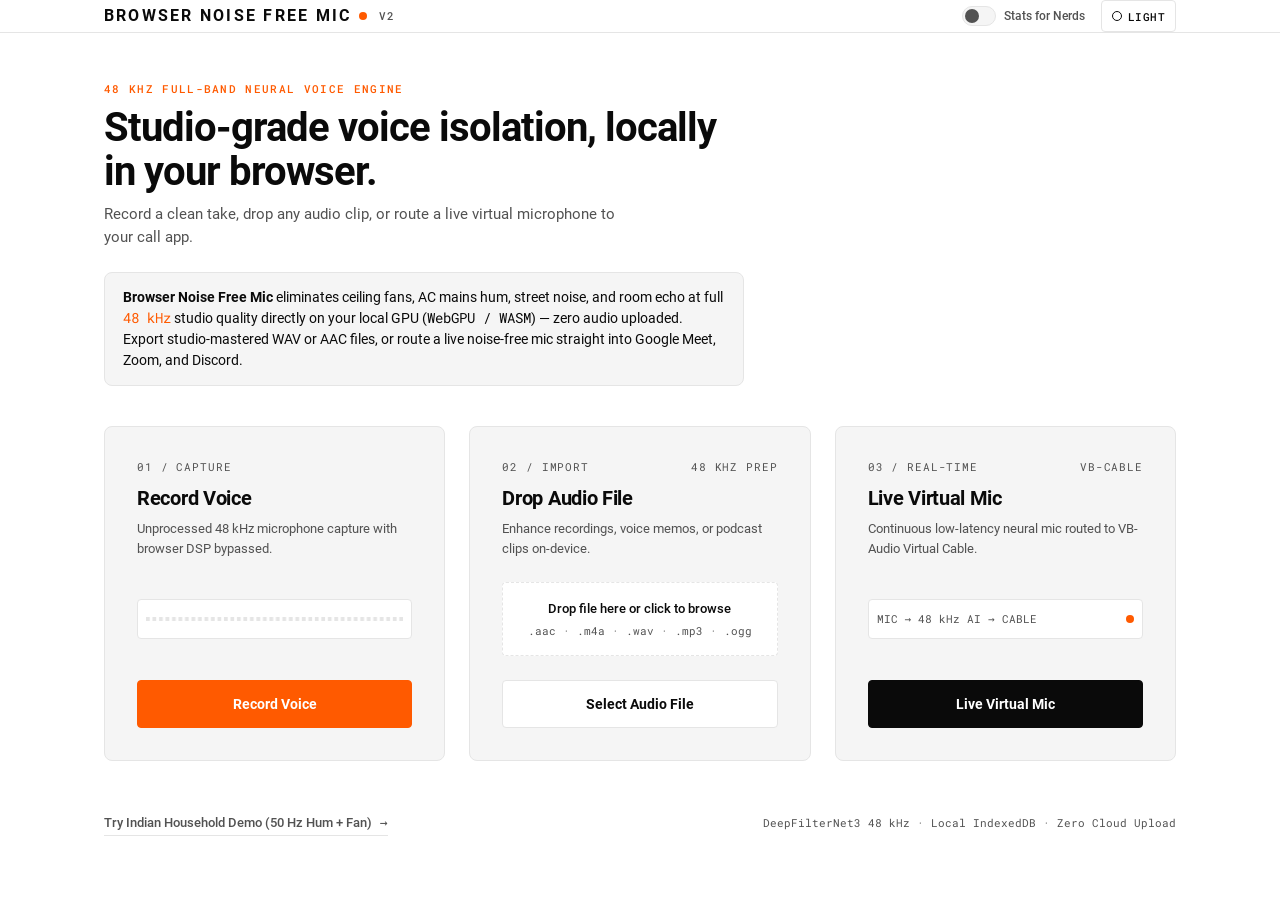
==== web/input.html @ 130104d3 "Rename app to Browser Noise Free Mic (v2.0.0) and remove Neon branding" ====
<!DOCTYPE html>
<html lang="en">
<head>
  <meta charset="UTF-8" />
  <meta name="viewport" content="width=device-width, initial-scale=1.0" />
  <title>Browser Noise Free Mic — Capture &amp; Intake</title>
  <meta name="theme-color" content="#0A0A0A" />
  <link rel="icon" type="image/svg+xml" href="./icon.svg" />
  <link rel="manifest" href="./manifest.json" />
  <link rel="stylesheet" href="./styles.css" />
  <script>
    (function () {
      const saved = localStorage.getItem('bnfm_theme');
      if (saved === 'dark') document.documentElement.setAttribute('data-theme', 'dark');
    })();
  </script>
</head>
<body>
  <header class="topbar">
    <div class="topbar-inner">
      <a href="input.html" class="brand" aria-label="Browser Noise Free Mic Home">
        <span>Browser Noise Free Mic</span>
        <span class="brand-dot" aria-hidden="true"></span>
        <span class="brand-sub">V2</span>
      </a>

      <div class="topbar-controls">
        <button id="btn-install-app" class="btn btn-sm btn-ghost hidden" type="button">Install App</button>

        <label class="switch-control" title="Show advanced telemetry drawer in Studio">
          <input id="toggle-nerds" type="checkbox" />
          <span class="switch-track"><span class="switch-thumb"></span></span>
          <span>Stats for Nerds</span>
        </label>

        <button id="btn-theme" class="theme-toggle" type="button" aria-label="Toggle Light and Dark Theme">
          <span class="theme-swatch" aria-hidden="true"></span>
          <span id="theme-label">Light</span>
        </button>
      </div>
    </div>
  </header>

  <main class="page-shell">
    <div class="hero-center">
      <section class="hero-header">
        <div class="eyebrow">48 kHz Full-Band Neural Voice Engine</div>
        <h1 class="hero-title">Studio-grade voice isolation, locally in your browser.</h1>
        <p class="hero-subtitle">Record a clean take, drop any audio clip, or route a live virtual microphone to your call app.</p>
        <div style="margin-top:16px;padding:14px 18px;border:1px solid var(--border);border-radius:8px;background:var(--surface);max-width:720px;font-size:13.5px;line-height:1.55;color:var(--text-secondary);">
          <strong style="color:var(--text-primary);font-weight:600;">Browser Noise Free Mic</strong> eliminates ceiling fans, AC mains hum, street noise, and room echo at full <span class="mono" style="color:var(--accent);">48 kHz</span> studio quality directly on your local GPU (<span class="mono">WebGPU / WASM</span>) — zero audio uploaded. Export studio-mastered WAV or AAC files, or route a live noise-free mic straight into Google Meet, Zoom, and Discord.
        </div>
      </section>

      <section class="action-grid" aria-label="Primary Audio Inputs">
        <!-- Action 1: Record Voice -->
        <article id="card-record" class="action-card">
          <div>
            <div class="card-index">
              <span>01 / CAPTURE</span>
              <span id="rec-badge" class="rec-indicator hidden">
                <span class="rec-dot"></span>
                <span id="rec-timer">00:00</span>
              </span>
            </div>
            <h2 class="card-title">Record Voice</h2>
            <p class="card-desc">Unprocessed 48 kHz microphone capture with browser DSP bypassed.</p>
          </div>

          <div class="live-meter-wrap" aria-hidden="true">
            <canvas id="live-wave-canvas" class="live-meter-canvas" width="280" height="28"></canvas>
          </div>

          <button id="btn-record" class="btn btn-accent btn-lg" type="button">Record Voice</button>
        </article>

        <!-- Action 2: Drop Audio File -->
        <article id="drop-zone" class="action-card">
          <div>
            <div class="card-index">
              <span>02 / IMPORT</span>
              <span class="mono">48 KHZ PREP</span>
            </div>
            <h2 class="card-title">Drop Audio File</h2>
            <p class="card-desc">Enhance recordings, voice memos, or podcast clips on-device.</p>
          </div>

          <div id="drop-zone-trigger" class="drop-zone-box" role="button" tabindex="0" aria-label="Drop or select an audio file">
            <div style="font-size:13px;font-weight:500;">Drop file here or click to browse</div>
            <div class="drop-zone-formats">.aac · .m4a · .wav · .mp3 · .ogg</div>
          </div>

          <input
            id="file-input"
            class="sr-only"
            type="file"
            accept=".aac,.m4a,.wav,.mp3,.ogg,audio/aac,audio/mp4"
          />

          <button id="btn-browse" class="btn btn-lg" type="button">Select Audio File</button>
        </article>

        <!-- Action 3: Live Virtual Mic -->
        <article class="action-card">
          <div>
            <div class="card-index">
              <span>03 / REAL-TIME</span>
              <span class="mono">VB-CABLE</span>
            </div>
            <h2 class="card-title">Live Virtual Mic</h2>
            <p class="card-desc">Continuous low-latency neural mic routed to VB-Audio Virtual Cable.</p>
          </div>

          <div class="live-meter-wrap" style="justify-content:space-between;">
            <span class="mono" style="font-size:11px;color:var(--text-muted);">MIC &rarr; 48 kHz AI &rarr; CABLE</span>
            <span class="brand-dot"></span>
          </div>

          <button id="btn-continuous" class="btn btn-solid btn-lg" type="button">Live Virtual Mic</button>
        </article>
      </section>

      <div class="demo-row">
        <button id="btn-demo-indian" class="text-trigger" type="button">
          <span>Try Indian Household Demo (50 Hz Hum + Fan)</span>
          <span class="mono" aria-hidden="true">&rarr;</span>
        </button>
        <span class="spec-footnote">DeepFilterNet3 48 kHz · Local IndexedDB · Zero Cloud Upload</span>
      </div>

      <!-- Compact Local Recent Takes Strip (hidden when empty) -->
      <section id="recent-takes-section" class="recent-strip hidden" aria-label="Recent Local Takes">
        <div class="recent-header">
          <span class="section-label">Recent Takes (Local Storage)</span>
          <span id="recent-count" class="mono" style="font-size:11px;color:var(--text-muted);">0 / 5</span>
        </div>
        <div id="recent-takes-list" class="recent-list"></div>
      </section>
    </div>
  </main>

  <div id="toast" class="toast" role="status" aria-live="polite"></div>

  <script type="module">
    // Graceful dynamic import of sibling modules (appStore.js & audioEngine.js)
    const loadModule = async (path) => {
      try {
        return await import(path);
      } catch {
        return null;
      }
    };

    const [storeMod, engineMod] = await Promise.all([
      loadModule('./appStore.js'),
      loadModule('./audioEngine.js?v=2.2')
    ]);

    const externalStore = storeMod?.default || storeMod?.appStore || storeMod || window.BNFMStore || null;
    const externalEngine = window.BNFMAudioEngine || engineMod?.default || engineMod?.audioEngine || window.AudioEngine || null;

    // ------------------------------------------------------------------
    // Built-in IndexedDB (BNFM_DB) fallback adapter
    // ------------------------------------------------------------------
    const DB_NAME = 'BNFM_DB';
    const DB_VERSION = 1;
    const STORE_TAKES = 'takes';
    const STORE_STATE = 'session';

    function openLocalDB() {
      return new Promise((resolve, reject) => {
        const req = indexedDB.open(DB_NAME, DB_VERSION);
        req.onupgradeneeded = (e) => {
          const db = e.target.result;
          if (!db.objectStoreNames.contains(STORE_TAKES)) {
            db.createObjectStore(STORE_TAKES, { keyPath: 'id' });
          }
          if (!db.objectStoreNames.contains(STORE_STATE)) {
            db.createObjectStore(STORE_STATE, { keyPath: 'key' });
          }
        };
        req.onsuccess = () => resolve(req.result);
        req.onerror = () => reject(req.error);
      });
    }

    async function saveTakeToDB(take) {
      if (externalStore && typeof externalStore.saveTake === 'function') {
        try {
          const res = await externalStore.saveTake(take);
          if (res) return res;
        } catch {}
      }
      const db = await openLocalDB();
      await new Promise((resolve, reject) => {
        const tx = db.transaction([STORE_TAKES, STORE_STATE], 'readwrite');
        tx.objectStore(STORE_TAKES).put(take);
        tx.objectStore(STORE_STATE).put({ key: 'activeTakeId', value: take.id });
        tx.objectStore(STORE_STATE).put({ key: 'mode', value: 'file' });
        tx.oncomplete = resolve;
        tx.onerror = () => reject(tx.error);
      });
      // Trim to most recent 5 takes
      const all = await getRecentTakesFromDB();
      if (all.length > 5) {
        const tx = db.transaction(STORE_TAKES, 'readwrite');
        all.slice(5).forEach((old) => tx.objectStore(STORE_TAKES).delete(old.id));
      }
      return take.id;
    }

    async function getRecentTakesFromDB() {
      if (externalStore && typeof externalStore.getRecentTakes === 'function') {
        try {
          const items = await externalStore.getRecentTakes(5);
          if (Array.isArray(items)) return items.slice(0, 5);
        } catch {}
      }
      try {
        const db = await openLocalDB();
        return await new Promise((resolve) => {
          const tx = db.transaction(STORE_TAKES, 'readonly');
          const req = tx.objectStore(STORE_TAKES).getAll();
          req.onsuccess = () => {
            const list = (req.result || []).sort((a, b) => (b.createdAt || 0) - (a.createdAt || 0));
            resolve(list.slice(0, 5));
          };
          req.onerror = () => resolve([]);
        });
      } catch {
        return [];
      }
    }

    async function setSessionMode(mode) {
      sessionStorage.setItem('bnfm_mode', mode);
      if (externalStore && typeof externalStore.setMode === 'function') {
        try { await externalStore.setMode(mode); } catch {}
      }
      try {
        const db = await openLocalDB();
        await new Promise((resolve) => {
          const tx = db.transaction(STORE_STATE, 'readwrite');
          tx.objectStore(STORE_STATE).put({ key: 'mode', value: mode });
          tx.oncomplete = resolve;
          tx.onerror = resolve;
        });
      } catch {}
    }

    // ------------------------------------------------------------------
    // UI Helpers: Theme, Stats for Nerds Switch, PWA Install, Toast
    // ------------------------------------------------------------------
    const btnTheme = document.getElementById('btn-theme');
    const themeLabel = document.getElementById('theme-label');
    const toggleNerds = document.getElementById('toggle-nerds');
    const btnInstall = document.getElementById('btn-install-app');
    const toastEl = document.getElementById('toast');

    let toastTimer = null;
    function showToast(msg) {
      toastEl.textContent = msg;
      toastEl.classList.add('is-visible');
      clearTimeout(toastTimer);
      toastTimer = setTimeout(() => toastEl.classList.remove('is-visible'), 2600);
    }

    function syncThemeUI() {
      const isDark = document.documentElement.getAttribute('data-theme') === 'dark';
      themeLabel.textContent = isDark ? 'Dark' : 'Light';
    }
    syncThemeUI();

    btnTheme.addEventListener('click', () => {
      const isDark = document.documentElement.getAttribute('data-theme') === 'dark';
      if (isDark) {
        document.documentElement.removeAttribute('data-theme');
        localStorage.setItem('bnfm_theme', 'light');
      } else {
        document.documentElement.setAttribute('data-theme', 'dark');
        localStorage.setItem('bnfm_theme', 'dark');
      }
      syncThemeUI();
    });

    // Stats for Nerds: OFF by default, persisted in localStorage
    const savedNerds = localStorage.getItem('bnfm_nerds') === 'true';
    toggleNerds.checked = savedNerds;
    toggleNerds.addEventListener('change', () => {
      localStorage.setItem('bnfm_nerds', toggleNerds.checked ? 'true' : 'false');
    });

    // PWA Install Prompt
    let deferredPrompt = null;
    window.addEventListener('beforeinstallprompt', (e) => {
      e.preventDefault();
      deferredPrompt = e;
      btnInstall.classList.remove('hidden');
    });

    btnInstall.addEventListener('click', async () => {
      if (!deferredPrompt) return;
      deferredPrompt.prompt();
      await deferredPrompt.userChoice;
      deferredPrompt = null;
      btnInstall.classList.add('hidden');
    });

    if ('serviceWorker' in navigator) {
      navigator.serviceWorker.register('./sw.js').catch(() => {});
    }

    // ------------------------------------------------------------------
    // Action 1: Raw 48 kHz Microphone Capture + Minimal Orange Waveform
    // ------------------------------------------------------------------
    const cardRecord = document.getElementById('card-record');
    const btnRecord = document.getElementById('btn-record');
    const recBadge = document.getElementById('rec-badge');
    const recTimer = document.getElementById('rec-timer');
    const waveCanvas = document.getElementById('live-wave-canvas');
    const waveCtx = waveCanvas.getContext('2d');

    let isRecording = false;
    let micStream = null;
    let recAudioCtx = null;
    let recProcessor = null;
    let recAnalyser = null;
    let recChunks = [];
    let recStartTime = 0;
    let recRaf = null;

    function drawIdleMeter() {
      const w = waveCanvas.width;
      const h = waveCanvas.height;
      waveCtx.clearRect(0, 0, w, h);
      const bars = 40;
      const gap = 3;
      const bw = (w - gap * (bars - 1)) / bars;
      waveCtx.fillStyle = getComputedStyle(document.documentElement).getPropertyValue('--border').trim() || '#E5E5E5';
      for (let i = 0; i < bars; i++) {
        waveCtx.fillRect(i * (bw + gap), h / 2 - 2, bw, 4);
      }
    }
    drawIdleMeter();

    function drawLiveMeter() {
      if (!isRecording || !recAnalyser) return;
      const data = new Uint8Array(recAnalyser.frequencyBinCount);
      recAnalyser.getByteTimeDomainData(data);

      const w = waveCanvas.width;
      const h = waveCanvas.height;
      waveCtx.clearRect(0, 0, w, h);

      const bars = 40;
      const gap = 3;
      const bw = (w - gap * (bars - 1)) / bars;
      const step = Math.floor(data.length / bars);
      waveCtx.fillStyle = '#FF5A00';

      for (let i = 0; i < bars; i++) {
        let peak = 0;
        for (let j = 0; j < step; j++) {
          const v = Math.abs((data[i * step + j] - 128) / 128);
          if (v > peak) peak = v;
        }
        const bh = Math.max(4, Math.min(h, peak * h * 1.9));
        waveCtx.fillRect(i * (bw + gap), (h - bh) / 2, bw, bh);
      }

      const elapsed = Math.floor((Date.now() - recStartTime) / 1000);
      const mm = String(Math.floor(elapsed / 60)).padStart(2, '0');
      const ss = String(elapsed % 60).padStart(2, '0');
      recTimer.textContent = `${mm}:${ss}`;

      recRaf = requestAnimationFrame(drawLiveMeter);
    }

    function mergeFloat32(chunks) {
      const total = chunks.reduce((acc, c) => acc + c.length, 0);
      const out = new Float32Array(total);
      let offset = 0;
      for (const c of chunks) {
        out.set(c, offset);
        offset += c.length;
      }
      return out;
    }

    async function resampleTo48k(samples, srcRate) {
      if (srcRate === 48000) return samples;
      const length = Math.ceil((samples.length * 48000) / srcRate);
      const offline = new OfflineAudioContext(1, length, 48000);
      const buf = offline.createBuffer(1, samples.length, srcRate);
      buf.copyToChannel(samples, 0);
      const src = offline.createBufferSource();
      src.buffer = buf;
      src.connect(offline.destination);
      src.start(0);
      const rendered = await offline.startRendering();
      return rendered.getChannelData(0).slice();
    }

    btnRecord.addEventListener('click', async () => {
      if (!isRecording) {
        try {
          micStream = await navigator.mediaDevices.getUserMedia({
            audio: {
              echoCancellation: false,
              noiseSuppression: false,
              autoGainControl: false,
              sampleRate: 48000,
              channelCount: 1
            }
          });
          recAudioCtx = new (window.AudioContext || window.webkitAudioContext)({ sampleRate: 48000 });
          const source = recAudioCtx.createMediaStreamSource(micStream);
          recAnalyser = recAudioCtx.createAnalyser();
          recAnalyser.fftSize = 512;

          recChunks = [];
          recProcessor = recAudioCtx.createScriptProcessor(4096, 1, 1);
          recProcessor.onaudioprocess = (ev) => {
            if (!isRecording) return;
            recChunks.push(new Float32Array(ev.inputBuffer.getChannelData(0)));
          };

          source.connect(recAnalyser);
          source.connect(recProcessor);
          recProcessor.connect(recAudioCtx.destination);

          isRecording = true;
          recStartTime = Date.now();
          cardRecord.classList.add('is-recording');
          recBadge.classList.remove('hidden');
          btnRecord.textContent = 'Stop & Enhance';
          drawLiveMeter();
        } catch (err) {
          showToast('Microphone access denied or unavailable.');
        }
      } else {
        isRecording = false;
        cancelAnimationFrame(recRaf);
        cardRecord.classList.remove('is-recording');
        recBadge.classList.add('hidden');
        btnRecord.disabled = true;
        btnRecord.textContent = 'Preparing Take...';

        const srcRate = recAudioCtx ? recAudioCtx.sampleRate : 48000;
        if (recProcessor) recProcessor.disconnect();
        if (micStream) micStream.getTracks().forEach((t) => t.stop());
        if (recAudioCtx) await recAudioCtx.close().catch(() => {});

        const merged = mergeFloat32(recChunks);
        if (merged.length < 4800) {
          btnRecord.disabled = false;
          btnRecord.textContent = 'Record Voice';
          drawIdleMeter();
          showToast('Recording too short. Speak for at least 0.5 s.');
          return;
        }

        const pcm48k = await resampleTo48k(merged, srcRate);
        const now = new Date();
        const takeId = `take_${Date.now()}`;
        const stamp = now.toTimeString().slice(0, 5);
        await saveTakeToDB({
          id: takeId,
          name: `Voice Take ${stamp}`,
          sourceType: 'record',
          sampleRate: 48000,
          duration: pcm48k.length / 48000,
          createdAt: Date.now(),
          noisyPcm: pcm48k
        });
        window.location.href = `processing.html?mode=file&take=${encodeURIComponent(takeId)}`;
      }
    });

    // ------------------------------------------------------------------
    // Action 2: Drop Audio File (.aac, .m4a, .wav, .mp3, .ogg)
    // ------------------------------------------------------------------
    const dropZone = document.getElementById('drop-zone');
    const dropTrigger = document.getElementById('drop-zone-trigger');
    const fileInput = document.getElementById('file-input');
    const btnBrowse = document.getElementById('btn-browse');

    async function handleAudioFile(file) {
      if (!file) return;
      showToast(`Decoding ${file.name}...`);
      try {
        const arr = await file.arrayBuffer();
        const ctx = new (window.AudioContext || window.webkitAudioContext)({ sampleRate: 48000 });
        const decoded = await ctx.decodeAudioData(arr.slice(0));
        // Downmix to mono Float32
        const len = decoded.length;
        const mono = new Float32Array(len);
        const chCount = decoded.numberOfChannels;
        for (let c = 0; c < chCount; c++) {
          const ch = decoded.getChannelData(c);
          for (let i = 0; i < len; i++) mono[i] += ch[i] / chCount;
        }
        const pcm48k = await resampleTo48k(mono, decoded.sampleRate);
        await ctx.close().catch(() => {});

        const takeId = `take_${Date.now()}`;
        await saveTakeToDB({
          id: takeId,
          name: file.name,
          sourceType: 'file',
          sampleRate: 48000,
          duration: pcm48k.length / 48000,
          createdAt: Date.now(),
          noisyPcm: pcm48k
        });
        window.location.href = `processing.html?mode=file&take=${encodeURIComponent(takeId)}`;
      } catch {
        showToast('Could not decode audio file. Try WAV, MP3, M4A, AAC, or OGG.');
      }
    }

    btnBrowse.addEventListener('click', () => fileInput.click());
    dropTrigger.addEventListener('click', () => fileInput.click());
    dropTrigger.addEventListener('keydown', (e) => {
      if (e.key === 'Enter' || e.key === ' ') {
        e.preventDefault();
        fileInput.click();
      }
    });
    fileInput.addEventListener('change', (e) => handleAudioFile(e.target.files?.[0]));

    ['dragenter', 'dragover'].forEach((evt) => {
      dropZone.addEventListener(evt, (e) => {
        e.preventDefault();
        dropZone.classList.add('is-dragover');
      });
    });
    ['dragleave', 'drop'].forEach((evt) => {
      dropZone.addEventListener(evt, (e) => {
        e.preventDefault();
        dropZone.classList.remove('is-dragover');
      });
    });
    dropZone.addEventListener('drop', (e) => {
      const file = e.dataTransfer?.files?.[0];
      if (file) handleAudioFile(file);
    });

    // ------------------------------------------------------------------
    // Action 3: Continuous Live Mic -> VB-Cable
    // ------------------------------------------------------------------
    document.getElementById('btn-continuous').addEventListener('click', async () => {
      await setSessionMode('continuous');
      window.location.href = 'processing.html?mode=continuous';
    });

    // ------------------------------------------------------------------
    // Indian Household Demo (50 Hz Hum + Ceiling Fan + Speech Formants)
    // ------------------------------------------------------------------
    document.getElementById('btn-demo-indian').addEventListener('click', async () => {
      showToast('Generating 48 kHz Indian Household Demo...');
      let pcm48k = null;
      if (externalEngine && typeof externalEngine.generateIndianDemo === 'function') {
        try { pcm48k = await externalEngine.generateIndianDemo(); } catch {}
      }
      if (!pcm48k) {
        const sr = 48000;
        const dur = 5.0;
        const n = sr * dur;
        pcm48k = new Float32Array(n);
        let lp = 0;
        for (let i = 0; i < n; i++) {
          const t = i / sr;
          // 50 Hz Indian mains hum + harmonics
          const hum = 0.085 * Math.sin(2 * Math.PI * 50 * t)
                    + 0.040 * Math.sin(2 * Math.PI * 100 * t)
                    + 0.022 * Math.sin(2 * Math.PI * 150 * t);
          // Ceiling fan blade pass + broadband air turbulence
          const white = Math.random() * 2 - 1;
          lp = lp * 0.92 + white * 0.08;
          const fanMod = 0.7 + 0.3 * Math.sin(2 * Math.PI * 14.5 * t);
          const fan = lp * 0.28 * fanMod;
          // Speech-like syllabic cadence & harmonic formants
          const syllable = Math.max(0, Math.sin(2 * Math.PI * 2.4 * t)) * (t > 0.4 && t < 4.6 ? 1 : 0);
          const f0 = 135 + 22 * Math.sin(2 * Math.PI * 0.8 * t);
          const voice = syllable * (
            0.34 * Math.sin(2 * Math.PI * f0 * t) +
            0.22 * Math.sin(2 * Math.PI * f0 * 2 * t) +
            0.14 * Math.sin(2 * Math.PI * f0 * 3.1 * t) +
            0.08 * Math.sin(2 * Math.PI * f0 * 5.2 * t)
          );
          pcm48k[i] = Math.max(-0.98, Math.min(0.98, voice + hum + fan));
        }
      }

      const takeId = `demo_${Date.now()}`;
      await saveTakeToDB({
        id: takeId,
        name: 'Indian Household Demo (50 Hz + Fan)',
        sourceType: 'demo',
        sampleRate: 48000,
        duration: pcm48k.length / 48000,
        createdAt: Date.now(),
        noisyPcm: pcm48k
      });
      window.location.href = `processing.html?mode=file&take=${encodeURIComponent(takeId)}`;
    });

    // ------------------------------------------------------------------
    // Compact Recent Takes Strip (up to 5 from BNFM_DB)
    // ------------------------------------------------------------------
    const recentSection = document.getElementById('recent-takes-section');
    const recentList = document.getElementById('recent-takes-list');
    const recentCount = document.getElementById('recent-count');

    function formatDur(sec) {
      const s = Math.max(0, Math.round(sec || 0));
      return `${Math.floor(s / 60)}:${String(s % 60).padStart(2, '0')}`;
    }

    async function renderRecentTakes() {
      const takes = await getRecentTakesFromDB();
      if (!takes || takes.length === 0) {
        recentSection.classList.add('hidden');
        return;
      }
      recentSection.classList.remove('hidden');
      recentCount.textContent = `${takes.length} / 5`;
      recentList.innerHTML = '';

      takes.forEach((take) => {
        const btn = document.createElement('button');
        btn.type = 'button';
        btn.className = 'recent-item';
        const d = new Date(take.createdAt || Date.now());
        const timeStr = d.toLocaleTimeString([], { hour: '2-digit', minute: '2-digit' });
        btn.innerHTML = `
          <span class="recent-name"></span>
          <span class="recent-meta">
            <span>${formatDur(take.duration)} · 48 kHz</span>
            <span>${timeStr}</span>
          </span>
        `;
        btn.querySelector('.recent-name').textContent = take.name || 'Untitled Take';
        btn.addEventListener('click', () => {
          const target = take.enhancedPcm ? 'output.html' : 'processing.html';
          window.location.href = `${target}?mode=file&take=${encodeURIComponent(take.id)}`;
        });
        recentList.appendChild(btn);
      });
    }

    renderRecentTakes();
  </script>
</body>
</html>
---- web/styles.css ----
/* ==========================================================================
   Browser Noise Free Mic — Commercial Anti-AI-Slop Design System
   Strict 3-Color Palette: White / Black / Studio Orange (#FF5A00)
   8 px spatial grid · Crisp 1 px borders · Zero blur / gradients / clutter
   ========================================================================== */

@font-face {
  font-family: 'Roboto';
  src: url('./fonts/roboto-400.woff2') format('woff2');
  font-weight: 400;
  font-style: normal;
  font-display: swap;
}

@font-face {
  font-family: 'Roboto';
  src: url('./fonts/roboto-500.woff2') format('woff2');
  font-weight: 500;
  font-style: normal;
  font-display: swap;
}

@font-face {
  font-family: 'Roboto';
  src: url('./fonts/roboto-700.woff2') format('woff2');
  font-weight: 700;
  font-style: normal;
  font-display: swap;
}

@font-face {
  font-family: 'Roboto Mono';
  src: url('./fonts/roboto-mono-400.woff2') format('woff2');
  font-weight: 400;
  font-style: normal;
  font-display: swap;
}

@font-face {
  font-family: 'Roboto Mono';
  src: url('./fonts/roboto-mono-500.woff2') format('woff2');
  font-weight: 500;
  font-style: normal;
  font-display: swap;
}

:root {
  /* Light Mode (Default) */
  --bg: #FFFFFF;
  --surface: #F5F5F5;
  --border: #E5E5E5;
  --text: #0A0A0A;
  --text-muted: #525252;
  --accent: #FF5A00;
  --accent-hover: #E04E00;
  --accent-ink: #FFFFFF;
  --inverse-bg: #0A0A0A;
  --inverse-text: #FFFFFF;

  /* Typography */
  --font-sans: 'Roboto', -apple-system, BlinkMacSystemFont, 'Segoe UI', Helvetica, Arial, sans-serif;
  --font-mono: 'Roboto Mono', ui-monospace, SFMono-Regular, Menlo, Monaco, Consolas, monospace;

  /* 8 px Grid */
  --space-1: 8px;
  --space-2: 16px;
  --space-3: 24px;
  --space-4: 32px;
  --space-5: 40px;
  --space-6: 48px;
  --space-8: 64px;

  /* Precision Geometry */
  --radius-sm: 4px;
  --radius-md: 8px;
  --radius-pill: 999px;
  --topbar-h: 64px;
  --drawer-w: 440px;

  /* Motion */
  --ease-snappy: cubic-bezier(0.22, 1, 0.36, 1);
  --dur-fast: 140ms;
  --dur-slide: 380ms;
}

[data-theme="dark"] {
  --bg: #0A0A0A;
  --surface: #141414;
  --border: #262626;
  --text: #FFFFFF;
  --text-muted: #A3A3A3;
  --accent: #FF5A00;
  --accent-hover: #E04E00;
  --accent-ink: #FFFFFF;
  --inverse-bg: #FFFFFF;
  --inverse-text: #0A0A0A;
}

/* Base Reset */
*, *::before, *::after {
  box-sizing: border-box;
  margin: 0;
  padding: 0;
}

html, body {
  height: 100%;
  background-color: var(--bg);
  color: var(--text);
  font-family: var(--font-sans);
  font-size: 15px;
  line-height: 1.5;
  -webkit-font-smoothing: antialiased;
  -moz-osx-font-smoothing: grayscale;
  transition: background-color var(--dur-fast) ease, color var(--dur-fast) ease;
}

body {
  display: flex;
  flex-direction: column;
  min-height: 100vh;
}

button, input, select {
  font-family: inherit;
  color: inherit;
}

button {
  cursor: pointer;
  background: none;
  border: none;
}

button:disabled {
  opacity: 0.4;
  cursor: not-allowed;
}

a {
  color: inherit;
  text-decoration: none;
}

.mono {
  font-family: var(--font-mono);
  font-variant-numeric: tabular-nums;
}

.sr-only {
  position: absolute;
  width: 1px;
  height: 1px;
  padding: 0;
  margin: -1px;
  overflow: hidden;
  clip: rect(0, 0, 0, 0);
  white-space: nowrap;
  border: 0;
}

.hidden {
  display: none !important;
}

/* ==========================================================================
   Top Bar
   ========================================================================== */
.topbar {
  height: var(--topbar-h);
  border-bottom: 1px solid var(--border);
  background: var(--bg);
  position: sticky;
  top: 0;
  z-index: 30;
}

.topbar-inner {
  max-width: 1120px;
  height: 100%;
  margin: 0 auto;
  padding: 0 var(--space-3);
  display: flex;
  align-items: center;
  justify-content: space-between;
  gap: var(--space-2);
}

.brand {
  display: inline-flex;
  align-items: center;
  gap: 8px;
  font-weight: 700;
  font-size: 16px;
  letter-spacing: 0.14em;
  text-transform: uppercase;
}

.brand-dot {
  width: 8px;
  height: 8px;
  border-radius: 50%;
  background: var(--accent);
  display: inline-block;
  flex-shrink: 0;
}

.brand-sub {
  font-family: var(--font-mono);
  font-size: 11px;
  font-weight: 500;
  letter-spacing: 0.06em;
  color: var(--text-muted);
  margin-left: 4px;
}

.topbar-controls {
  display: flex;
  align-items: center;
  gap: var(--space-2);
}

.nav-back {
  display: inline-flex;
  align-items: center;
  gap: 8px;
  font-size: 13px;
  font-weight: 500;
  padding: 6px 12px;
  border: 1px solid var(--border);
  border-radius: var(--radius-sm);
  background: var(--bg);
  transition: border-color var(--dur-fast) ease, background-color var(--dur-fast) ease;
}

.nav-back:hover {
  border-color: var(--text);
  background: var(--surface);
}

/* ==========================================================================
   Buttons & Switches
   ========================================================================== */
.btn {
  display: inline-flex;
  align-items: center;
  justify-content: center;
  gap: 8px;
  height: 40px;
  padding: 0 16px;
  font-size: 13px;
  font-weight: 500;
  border-radius: var(--radius-sm);
  border: 1px solid var(--border);
  background: var(--bg);
  color: var(--text);
  transition: background-color var(--dur-fast) ease, border-color var(--dur-fast) ease, color var(--dur-fast) ease;
  white-space: nowrap;
}

.btn:hover:not(:disabled) {
  border-color: var(--text);
  background: var(--surface);
}

.btn-sm {
  height: 32px;
  padding: 0 12px;
  font-size: 12px;
}

.btn-lg {
  height: 48px;
  padding: 0 24px;
  font-size: 14px;
  font-weight: 700;
}

.btn-accent {
  background: var(--accent);
  border-color: var(--accent);
  color: var(--accent-ink);
}

.btn-accent:hover:not(:disabled) {
  background: var(--accent-hover);
  border-color: var(--accent-hover);
  color: var(--accent-ink);
}

.btn-solid {
  background: var(--inverse-bg);
  border-color: var(--inverse-bg);
  color: var(--inverse-text);
}

.btn-solid:hover:not(:disabled) {
  opacity: 0.88;
  background: var(--inverse-bg);
  border-color: var(--inverse-bg);
  color: var(--inverse-text);
}

.btn-ghost {
  border-color: transparent;
  background: transparent;
  color: var(--text-muted);
}

.btn-ghost:hover:not(:disabled) {
  border-color: var(--border);
  background: var(--surface);
  color: var(--text);
}

/* Hardware Switch */
.switch-control {
  display: inline-flex;
  align-items: center;
  gap: 8px;
  font-size: 12px;
  font-weight: 500;
  color: var(--text-muted);
  cursor: pointer;
  user-select: none;
}

.switch-control input {
  position: absolute;
  opacity: 0;
  width: 0;
  height: 0;
}

.switch-track {
  width: 34px;
  height: 20px;
  border-radius: var(--radius-pill);
  border: 1px solid var(--border);
  background: var(--surface);
  position: relative;
  transition: background-color var(--dur-fast) ease, border-color var(--dur-fast) ease;
  flex-shrink: 0;
}

.switch-thumb {
  width: 14px;
  height: 14px;
  border-radius: 50%;
  background: var(--text-muted);
  position: absolute;
  top: 2px;
  left: 2px;
  transition: transform var(--dur-fast) var(--ease-snappy), background-color var(--dur-fast) ease;
}

.switch-control input:checked + .switch-track {
  background: var(--accent);
  border-color: var(--accent);
}

.switch-control input:checked + .switch-track .switch-thumb {
  transform: translateX(14px);
  background: #FFFFFF;
}

.switch-control input:focus-visible + .switch-track {
  outline: 2px solid var(--accent);
  outline-offset: 2px;
}

/* Theme Toggle Button */
.theme-toggle {
  height: 32px;
  padding: 0 10px;
  border: 1px solid var(--border);
  border-radius: var(--radius-sm);
  display: inline-flex;
  align-items: center;
  gap: 6px;
  font-family: var(--font-mono);
  font-size: 11px;
  font-weight: 500;
  text-transform: uppercase;
  letter-spacing: 0.04em;
  background: var(--bg);
  color: var(--text);
  transition: border-color var(--dur-fast) ease, background-color var(--dur-fast) ease;
}

.theme-toggle:hover {
  border-color: var(--text);
  background: var(--surface);
}

.theme-swatch {
  width: 10px;
  height: 10px;
  border-radius: 50%;
  border: 1px solid var(--text);
  background: var(--bg);
  display: inline-block;
}

[data-theme="dark"] .theme-swatch {
  background: #FFFFFF;
}

/* ==========================================================================
   Main Container & Hero (Phase 1 — Input)
   ========================================================================== */
.page-shell {
  flex: 1;
  width: 100%;
  max-width: 1120px;
  margin: 0 auto;
  padding: var(--space-6) var(--space-3) var(--space-8);
  display: flex;
  flex-direction: column;
}

.hero-center {
  margin: auto 0;
  width: 100%;
  display: flex;
  flex-direction: column;
  gap: var(--space-5);
}

.hero-header {
  max-width: 640px;
  display: flex;
  flex-direction: column;
  gap: var(--space-1);
}

.eyebrow {
  font-family: var(--font-mono);
  font-size: 11px;
  font-weight: 500;
  letter-spacing: 0.12em;
  text-transform: uppercase;
  color: var(--accent);
}

.hero-title {
  font-size: clamp(28px, 4vw, 40px);
  font-weight: 700;
  letter-spacing: -0.025em;
  line-height: 1.12;
  color: var(--text);
}

.hero-subtitle {
  font-size: 15px;
  color: var(--text-muted);
  max-width: 520px;
}

/* 3-Column Primary Action Grid */
.action-grid {
  display: grid;
  grid-template-columns: repeat(3, minmax(0, 1fr));
  gap: var(--space-3);
}

@media (max-width: 860px) {
  .action-grid {
    grid-template-columns: 1fr;
  }
}

.action-card {
  background: var(--surface);
  border: 1px solid var(--border);
  border-radius: var(--radius-md);
  padding: var(--space-4);
  display: flex;
  flex-direction: column;
  justify-content: space-between;
  gap: var(--space-3);
  min-height: 248px;
  transition: border-color var(--dur-fast) ease, background-color var(--dur-fast) ease;
  position: relative;
}

.action-card:hover,
.action-card.is-dragover {
  border-color: var(--accent);
}

.action-card.is-recording {
  border-color: var(--accent);
  background: var(--bg);
}

.card-index {
  font-family: var(--font-mono);
  font-size: 11px;
  color: var(--text-muted);
  letter-spacing: 0.08em;
  display: flex;
  align-items: center;
  justify-content: space-between;
}

.rec-indicator {
  display: inline-flex;
  align-items: center;
  gap: 6px;
  color: var(--accent);
  font-weight: 500;
}

.rec-dot {
  width: 8px;
  height: 8px;
  border-radius: 50%;
  background: var(--accent);
  animation: pulse-dot 1s ease-in-out infinite;
}

@keyframes pulse-dot {
  0%, 100% { opacity: 1; }
  50% { opacity: 0.25; }
}

.card-title {
  font-size: 20px;
  font-weight: 700;
  letter-spacing: -0.015em;
  margin-top: var(--space-1);
}

.card-desc {
  font-size: 13px;
  color: var(--text-muted);
  margin-top: 6px;
}

/* Live Minimal Orange Waveform Bar */
.live-meter-wrap {
  height: 40px;
  border: 1px solid var(--border);
  border-radius: var(--radius-sm);
  background: var(--bg);
  overflow: hidden;
  display: flex;
  align-items: center;
  padding: 0 8px;
}

.live-meter-canvas {
  width: 100%;
  height: 28px;
  display: block;
}

/* Drop Zone */
.drop-zone-box {
  border: 1px dashed var(--border);
  border-radius: var(--radius-sm);
  background: var(--bg);
  padding: var(--space-2);
  text-align: center;
  cursor: pointer;
  transition: border-color var(--dur-fast) ease, background-color var(--dur-fast) ease;
}

.drop-zone-box:hover,
.action-card.is-dragover .drop-zone-box {
  border-color: var(--accent);
}

.drop-zone-formats {
  font-family: var(--font-mono);
  font-size: 11px;
  color: var(--text-muted);
  margin-top: 4px;
}

/* Demo Single-Line Trigger */
.demo-row {
  display: flex;
  align-items: center;
  justify-content: space-between;
  flex-wrap: wrap;
  gap: var(--space-2);
  padding-top: var(--space-1);
}

.text-trigger {
  font-size: 13px;
  font-weight: 500;
  color: var(--text-muted);
  display: inline-flex;
  align-items: center;
  gap: 8px;
  padding: 4px 0;
  border-bottom: 1px solid var(--border);
  transition: color var(--dur-fast) ease, border-color var(--dur-fast) ease;
}

.text-trigger:hover {
  color: var(--accent);
  border-color: var(--accent);
}

.spec-footnote {
  font-family: var(--font-mono);
  font-size: 11px;
  color: var(--text-muted);
}

/* Recent Takes Strip */
.recent-strip {
  border-top: 1px solid var(--border);
  padding-top: var(--space-3);
  display: flex;
  flex-direction: column;
  gap: var(--space-2);
}

.recent-header {
  display: flex;
  align-items: center;
  justify-content: space-between;
}

.section-label {
  font-family: var(--font-mono);
  font-size: 11px;
  font-weight: 500;
  letter-spacing: 0.1em;
  text-transform: uppercase;
  color: var(--text-muted);
}

.recent-list {
  display: grid;
  grid-template-columns: repeat(auto-fill, minmax(200px, 1fr));
  gap: var(--space-2);
}

.recent-item {
  background: var(--surface);
  border: 1px solid var(--border);
  border-radius: var(--radius-sm);
  padding: 12px 14px;
  text-align: left;
  display: flex;
  flex-direction: column;
  gap: 4px;
  transition: border-color var(--dur-fast) ease;
}

.recent-item:hover {
  border-color: var(--accent);
}

.recent-name {
  font-size: 13px;
  font-weight: 500;
  white-space: nowrap;
  overflow: hidden;
  text-overflow: ellipsis;
}

.recent-meta {
  font-family: var(--font-mono);
  font-size: 11px;
  color: var(--text-muted);
  display: flex;
  justify-content: space-between;
}

/* ==========================================================================
   Phase 2 — Processing Horizontal Slide Choreography
   ========================================================================== */
.processing-shell {
  flex: 1;
  display: flex;
  align-items: center;
  justify-content: center;
  padding: var(--space-4) var(--space-3);
}

.processing-frame {
  width: 100%;
  max-width: 680px;
  border: 1px solid var(--border);
  border-radius: var(--radius-md);
  background: var(--surface);
  padding: var(--space-5);
  display: flex;
  flex-direction: column;
  gap: var(--space-4);
}

.processing-top {
  display: flex;
  align-items: center;
  justify-content: space-between;
  gap: var(--space-2);
}

.step-counter {
  font-family: var(--font-mono);
  font-size: 12px;
  font-weight: 500;
  color: var(--accent);
}

.slides-viewport {
  width: 100%;
  overflow: hidden;
  border-top: 1px solid var(--border);
  border-bottom: 1px solid var(--border);
  padding: var(--space-4) 0;
}

.slides-track {
  display: flex;
  width: 400%;
  transition: transform var(--dur-slide) var(--ease-snappy);
  will-change: transform;
}

.slide-panel {
  width: 25%;
  flex-shrink: 0;
  padding-right: var(--space-2);
  display: flex;
  flex-direction: column;
  gap: var(--space-1);
}

.slide-code {
  font-family: var(--font-mono);
  font-size: 11px;
  letter-spacing: 0.1em;
  text-transform: uppercase;
  color: var(--text-muted);
}

.slide-heading {
  font-size: clamp(22px, 3vw, 28px);
  font-weight: 700;
  letter-spacing: -0.02em;
  line-height: 1.2;
}

.slide-detail {
  font-size: 14px;
  color: var(--text-muted);
}

/* Crisp Progress Bar */
.progress-rail {
  width: 100%;
  height: 4px;
  background: var(--border);
  border-radius: var(--radius-pill);
  overflow: hidden;
}

.progress-fill {
  height: 100%;
  width: 0%;
  background: var(--accent);
  transition: width 300ms var(--ease-snappy);
}

.step-dots {
  display: grid;
  grid-template-columns: repeat(4, 1fr);
  gap: var(--space-1);
}

.step-pill {
  height: 3px;
  background: var(--border);
  transition: background-color var(--dur-fast) ease;
}

.step-pill.is-done,
.step-pill.is-active {
  background: var(--accent);
}

.processing-footer {
  display: flex;
  align-items: center;
  justify-content: space-between;
  font-family: var(--font-mono);
  font-size: 12px;
  color: var(--text-muted);
}

/* Instant Continuous Handshake */
.handshake-box {
  display: flex;
  flex-direction: column;
  gap: var(--space-2);
  padding: var(--space-3) 0;
  border-top: 1px solid var(--border);
  border-bottom: 1px solid var(--border);
}

.handshake-bar {
  width: 100%;
  height: 2px;
  background: var(--border);
  position: relative;
  overflow: hidden;
}

.handshake-bar::after {
  content: '';
  position: absolute;
  top: 0;
  left: -40%;
  width: 40%;
  height: 100%;
  background: var(--accent);
  animation: sweep 0.9s linear infinite;
}

@keyframes sweep {
  0% { left: -40%; }
  100% { left: 100%; }
}

/* ==========================================================================
   Phase 3 — Output Studio & Continuous Routing
   ========================================================================== */
.studio-shell {
  flex: 1;
  width: 100%;
  max-width: 1120px;
  margin: 0 auto;
  padding: var(--space-4) var(--space-3) var(--space-8);
  display: flex;
  flex-direction: column;
  gap: var(--space-4);
}

.studio-header {
  display: flex;
  align-items: flex-end;
  justify-content: space-between;
  flex-wrap: wrap;
  gap: var(--space-2);
}

.take-title {
  font-size: 24px;
  font-weight: 700;
  letter-spacing: -0.02em;
}

.take-meta {
  font-family: var(--font-mono);
  font-size: 12px;
  color: var(--text-muted);
}

/* Waveform Stage */
.waveform-card {
  background: var(--surface);
  border: 1px solid var(--border);
  border-radius: var(--radius-md);
  padding: var(--space-3);
  display: flex;
  flex-direction: column;
  gap: var(--space-2);
}

.waveform-stage {
  position: relative;
  width: 100%;
  height: 184px;
  background: var(--bg);
  border: 1px solid var(--border);
  border-radius: var(--radius-sm);
  overflow: hidden;
  cursor: pointer;
}

#waveform-canvas {
  width: 100%;
  height: 100%;
  display: block;
}

.waveform-bar {
  display: flex;
  align-items: center;
  justify-content: space-between;
  flex-wrap: wrap;
  gap: var(--space-2);
}

.transport-group {
  display: flex;
  align-items: center;
  gap: var(--space-2);
  flex-wrap: wrap;
}

.timecode {
  font-family: var(--font-mono);
  font-size: 13px;
  color: var(--text-muted);
}

.kbd {
  font-family: var(--font-mono);
  font-size: 10px;
  font-weight: 500;
  padding: 2px 6px;
  border: 1px solid var(--border);
  border-radius: 3px;
  background: var(--bg);
  color: var(--text-muted);
}

.btn-accent .kbd {
  border-color: rgba(255, 255, 255, 0.35);
  background: transparent;
  color: #FFFFFF;
}

/* Segmented Original / Studio Cut Toggle */
.ab-segmented {
  display: inline-flex;
  border: 1px solid var(--border);
  border-radius: var(--radius-sm);
  background: var(--bg);
  padding: 2px;
  gap: 2px;
}

.ab-btn {
  height: 36px;
  padding: 0 16px;
  font-size: 13px;
  font-weight: 500;
  border-radius: 3px;
  color: var(--text-muted);
  transition: background-color var(--dur-fast) ease, color var(--dur-fast) ease;
}

.ab-btn.is-active {
  background: var(--accent);
  color: #FFFFFF;
  font-weight: 700;
}

.ab-btn.is-active-original {
  background: var(--inverse-bg);
  color: var(--inverse-text);
  font-weight: 700;
}

/* Studio Controls Row */
.controls-row {
  display: flex;
  align-items: center;
  justify-content: space-between;
  flex-wrap: wrap;
  gap: var(--space-3);
  padding: var(--space-3);
  border: 1px solid var(--border);
  border-radius: var(--radius-md);
  background: var(--surface);
}

.preset-group {
  display: flex;
  flex-direction: column;
  gap: var(--space-1);
}

.preset-pills {
  display: flex;
  flex-wrap: wrap;
  gap: var(--space-1);
}

.pill-btn {
  height: 34px;
  padding: 0 14px;
  border: 1px solid var(--border);
  border-radius: var(--radius-pill);
  background: var(--bg);
  font-size: 13px;
  font-weight: 500;
  color: var(--text-muted);
  transition: border-color var(--dur-fast) ease, color var(--dur-fast) ease, background-color var(--dur-fast) ease;
}

.pill-btn:hover {
  border-color: var(--text);
  color: var(--text);
}

.pill-btn.is-active {
  border-color: var(--accent);
  background: var(--accent);
  color: #FFFFFF;
}

.export-bar {
  display: flex;
  align-items: center;
  justify-content: space-between;
  flex-wrap: wrap;
  gap: var(--space-2);
  padding-top: var(--space-1);
}

.export-actions {
  display: flex;
  align-items: center;
  gap: var(--space-2);
  flex-wrap: wrap;
}

/* Continuous Routing Layout */
.routing-grid {
  display: grid;
  grid-template-columns: repeat(2, minmax(0, 1fr));
  gap: var(--space-3);
}

@media (max-width: 760px) {
  .routing-grid {
    grid-template-columns: 1fr;
  }
}

.field-card {
  background: var(--surface);
  border: 1px solid var(--border);
  border-radius: var(--radius-md);
  padding: var(--space-3);
  display: flex;
  flex-direction: column;
  gap: var(--space-1);
}

.select-input {
  width: 100%;
  height: 42px;
  padding: 0 12px;
  border: 1px solid var(--border);
  border-radius: var(--radius-sm);
  background: var(--bg);
  color: var(--text);
  font-size: 13px;
}

.select-input:focus {
  outline: 2px solid var(--accent);
  outline-offset: 1px;
}

.live-control-bar {
  background: var(--surface);
  border: 1px solid var(--border);
  border-radius: var(--radius-md);
  padding: var(--space-4);
  display: flex;
  align-items: center;
  justify-content: space-between;
  flex-wrap: wrap;
  gap: var(--space-3);
}

.live-status-group {
  display: flex;
  align-items: center;
  gap: var(--space-2);
}

.status-badge {
  font-family: var(--font-mono);
  font-size: 12px;
  font-weight: 500;
  padding: 6px 12px;
  border-radius: var(--radius-pill);
  border: 1px solid var(--border);
  background: var(--bg);
  display: inline-flex;
  align-items: center;
  gap: 8px;
}

.status-badge.is-live {
  border-color: var(--accent);
  color: var(--accent);
}

.notice-strip {
  border: 1px solid var(--border);
  border-left: 3px solid var(--accent);
  border-radius: var(--radius-sm);
  background: var(--surface);
  padding: 12px 16px;
  font-size: 13px;
  color: var(--text-muted);
}

.notice-strip strong {
  color: var(--text);
}

/* ==========================================================================
   Stats for Nerds — Slide-Over Drawer
   ========================================================================== */
.nerds-drawer {
  position: fixed;
  top: var(--topbar-h);
  right: 0;
  bottom: 0;
  width: min(var(--drawer-w), 100vw);
  background: var(--bg);
  border-left: 1px solid var(--border);
  z-index: 40;
  display: flex;
  flex-direction: column;
  transform: translateX(100%);
  transition: transform 260ms var(--ease-snappy);
  visibility: hidden;
}

.nerds-drawer.is-open {
  transform: translateX(0);
  visibility: visible;
}

.drawer-header {
  padding: var(--space-2) var(--space-3);
  border-bottom: 1px solid var(--border);
  display: flex;
  align-items: center;
  justify-content: space-between;
  background: var(--surface);
}

.drawer-title {
  font-family: var(--font-mono);
  font-size: 12px;
  font-weight: 500;
  letter-spacing: 0.1em;
  text-transform: uppercase;
}

.drawer-body {
  flex: 1;
  overflow-y: auto;
  padding: var(--space-3);
  display: flex;
  flex-direction: column;
  gap: var(--space-3);
}

.drawer-section {
  border: 1px solid var(--border);
  border-radius: var(--radius-sm);
  background: var(--surface);
  padding: var(--space-2);
  display: flex;
  flex-direction: column;
  gap: 12px;
}

.telemetry-grid {
  display: grid;
  grid-template-columns: repeat(2, minmax(0, 1fr));
  gap: 8px;
}

.telemetry-card {
  background: var(--bg);
  border: 1px solid var(--border);
  border-radius: var(--radius-sm);
  padding: 10px 12px;
}

.telemetry-card.is-wide {
  grid-column: 1 / -1;
}

.telemetry-label {
  font-family: var(--font-mono);
  font-size: 10px;
  text-transform: uppercase;
  letter-spacing: 0.08em;
  color: var(--text-muted);
}

.telemetry-val {
  font-family: var(--font-mono);
  font-size: 14px;
  font-weight: 500;
  margin-top: 4px;
  color: var(--text);
  word-break: break-word;
}

.telemetry-val.is-accent {
  color: var(--accent);
}

.spec-canvas-wrap {
  display: flex;
  flex-direction: column;
  gap: 6px;
}

.spec-canvas {
  width: 100%;
  height: 92px;
  background: #0A0A0A;
  border: 1px solid var(--border);
  border-radius: var(--radius-sm);
  display: block;
}

/* Range Slider */
.range-row {
  display: flex;
  flex-direction: column;
  gap: 6px;
}

.range-header {
  display: flex;
  justify-content: space-between;
  font-size: 12px;
}

input[type="range"].bnfm-range {
  -webkit-appearance: none;
  appearance: none;
  width: 100%;
  height: 4px;
  background: var(--border);
  border-radius: var(--radius-pill);
  outline: none;
}

input[type="range"].bnfm-range::-webkit-slider-thumb {
  -webkit-appearance: none;
  appearance: none;
  width: 16px;
  height: 16px;
  border-radius: 50%;
  background: var(--accent);
  cursor: pointer;
  border: 2px solid var(--bg);
}

input[type="range"].bnfm-range::-moz-range-thumb {
  width: 16px;
  height: 16px;
  border-radius: 50%;
  background: var(--accent);
  cursor: pointer;
  border: 2px solid var(--bg);
}

/* Engine Radio Cards */
.engine-options {
  display: grid;
  grid-template-columns: 1fr;
  gap: 8px;
}

.engine-opt {
  display: flex;
  align-items: flex-start;
  gap: 10px;
  padding: 10px 12px;
  border: 1px solid var(--border);
  border-radius: var(--radius-sm);
  background: var(--bg);
  cursor: pointer;
}

.engine-opt input {
  margin-top: 3px;
  accent-color: var(--accent);
}

.engine-opt.is-selected {
  border-color: var(--accent);
}

.engine-name {
  font-size: 13px;
  font-weight: 700;
}

.engine-sub {
  font-family: var(--font-mono);
  font-size: 11px;
  color: var(--text-muted);
}

/* Feedback Radio Pills */
.feedback-pills {
  display: grid;
  grid-template-columns: repeat(3, 1fr);
  gap: 6px;
}

.fb-btn {
  height: 32px;
  font-size: 11px;
  font-weight: 500;
  border: 1px solid var(--border);
  border-radius: var(--radius-sm);
  background: var(--bg);
  color: var(--text-muted);
}

.fb-btn.is-selected {
  border-color: var(--accent);
  background: var(--accent);
  color: #FFFFFF;
}

.checkbox-row {
  display: flex;
  align-items: flex-start;
  gap: 8px;
  font-size: 12px;
  color: var(--text-muted);
  cursor: pointer;
}

.checkbox-row input {
  margin-top: 2px;
  accent-color: var(--accent);
}

.metrics-box {
  font-family: var(--font-mono);
  font-size: 11px;
  line-height: 1.6;
  background: var(--bg);
  border: 1px solid var(--border);
  border-radius: var(--radius-sm);
  padding: 10px 12px;
  color: var(--text-muted);
}

.toast {
  position: fixed;
  bottom: var(--space-3);
  left: 50%;
  transform: translateX(-50%) translateY(16px);
  background: var(--inverse-bg);
  color: var(--inverse-text);
  font-family: var(--font-mono);
  font-size: 12px;
  padding: 10px 16px;
  border-radius: var(--radius-sm);
  border: 1px solid var(--border);
  opacity: 0;
  pointer-events: none;
  transition: opacity var(--dur-fast) ease, transform var(--dur-fast) ease;
  z-index: 60;
}

.toast.is-visible {
  opacity: 1;
  transform: translateX(-50%) translateY(0);
}
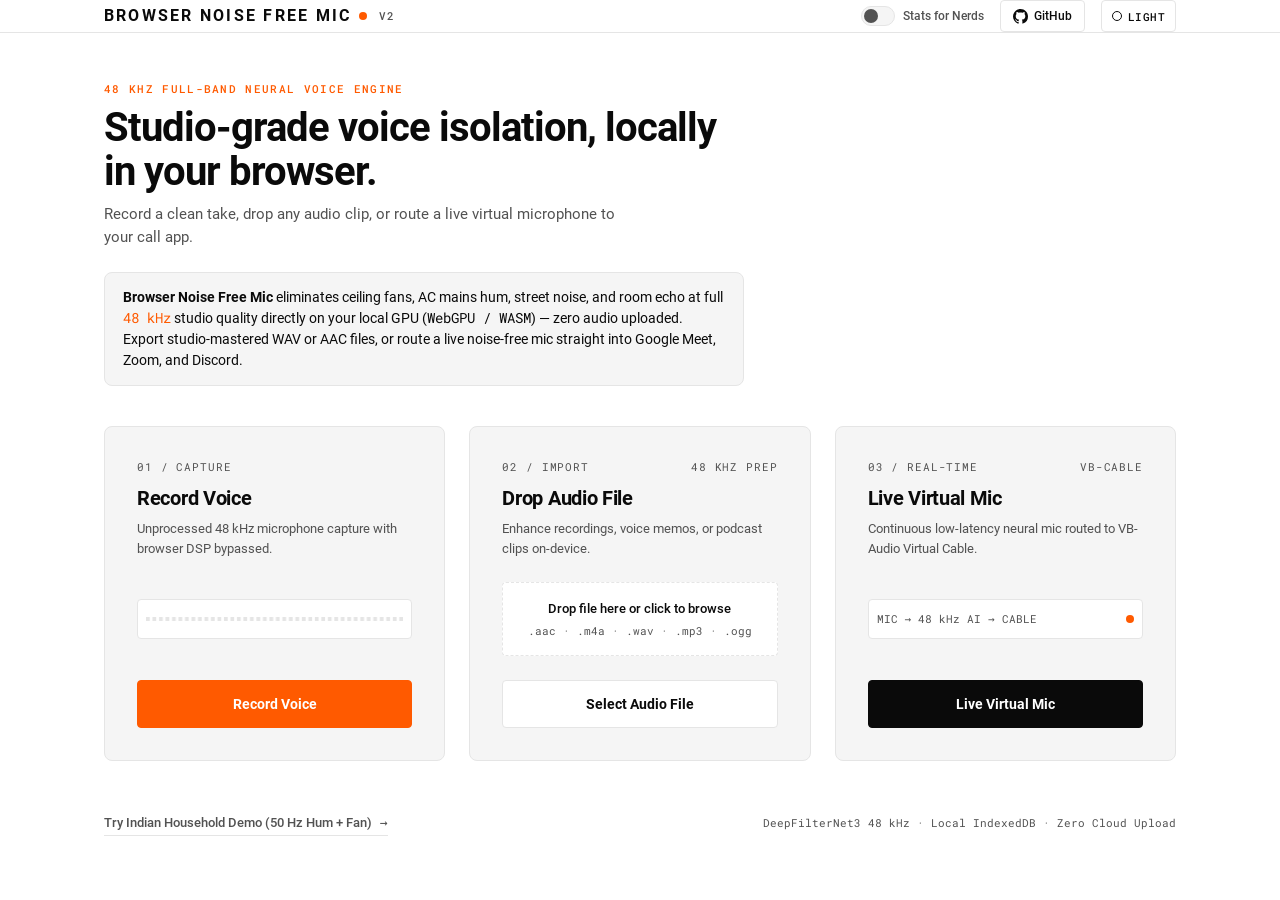
==== commit 968ffd3b: "Rename app to Browser Noise Free Mic (v2.0.0) and remove Neon branding" ====
--- a/web/input.html
+++ b/web/input.html
@@ -33,6 +33,7 @@
           <span>Stats for Nerds</span>
         </label>
 
+        <a href="https://github.com/INFINITY-MAN/Browser-Noise-Free-Mic" target="_blank" rel="noopener noreferrer" class="btn btn-sm" title="View source & star on GitHub" style="display:inline-flex;align-items:center;gap:6px;text-decoration:none;"><svg width="15" height="15" viewBox="0 0 16 16" fill="currentColor" aria-hidden="true"><path d="M8 0C3.58 0 0 3.58 0 8c0 3.54 2.29 6.53 5.47 7.59.4.07.55-.17.55-.38 0-.19-.01-.82-.01-1.49-2.01.37-2.53-.49-2.69-.94-.09-.23-.48-.94-.82-1.13-.28-.15-.68-.52-.01-.53.63-.01 1.08.58 1.23.82.72 1.21 1.87.87 2.33.66.07-.52.28-.87.51-1.07-1.78-.2-3.64-.89-3.64-3.95 0-.87.31-1.59.82-2.15-.08-.2-.36-1.02.08-2.12 0 0 .67-.21 2.2.82.64-.18 1.32-.27 2-.27.68 0 1.36.09 2 .27 1.53-1.04 2.2-.82 2.2-.82.44 1.1.16 1.92.08 2.12.51.56.82 1.27.82 2.15 0 3.07-1.87 3.75-3.65 3.95.29.25.54.73.54 1.48 0 1.07-.01 1.93-.01 2.2 0 .21.15.46.55.38A8.013 8.013 0 0016 8c0-4.42-3.58-8-8-8z"/></svg><span>GitHub</span></a>
         <button id="btn-theme" class="theme-toggle" type="button" aria-label="Toggle Light and Dark Theme">
           <span class="theme-swatch" aria-hidden="true"></span>
           <span id="theme-label">Light</span>
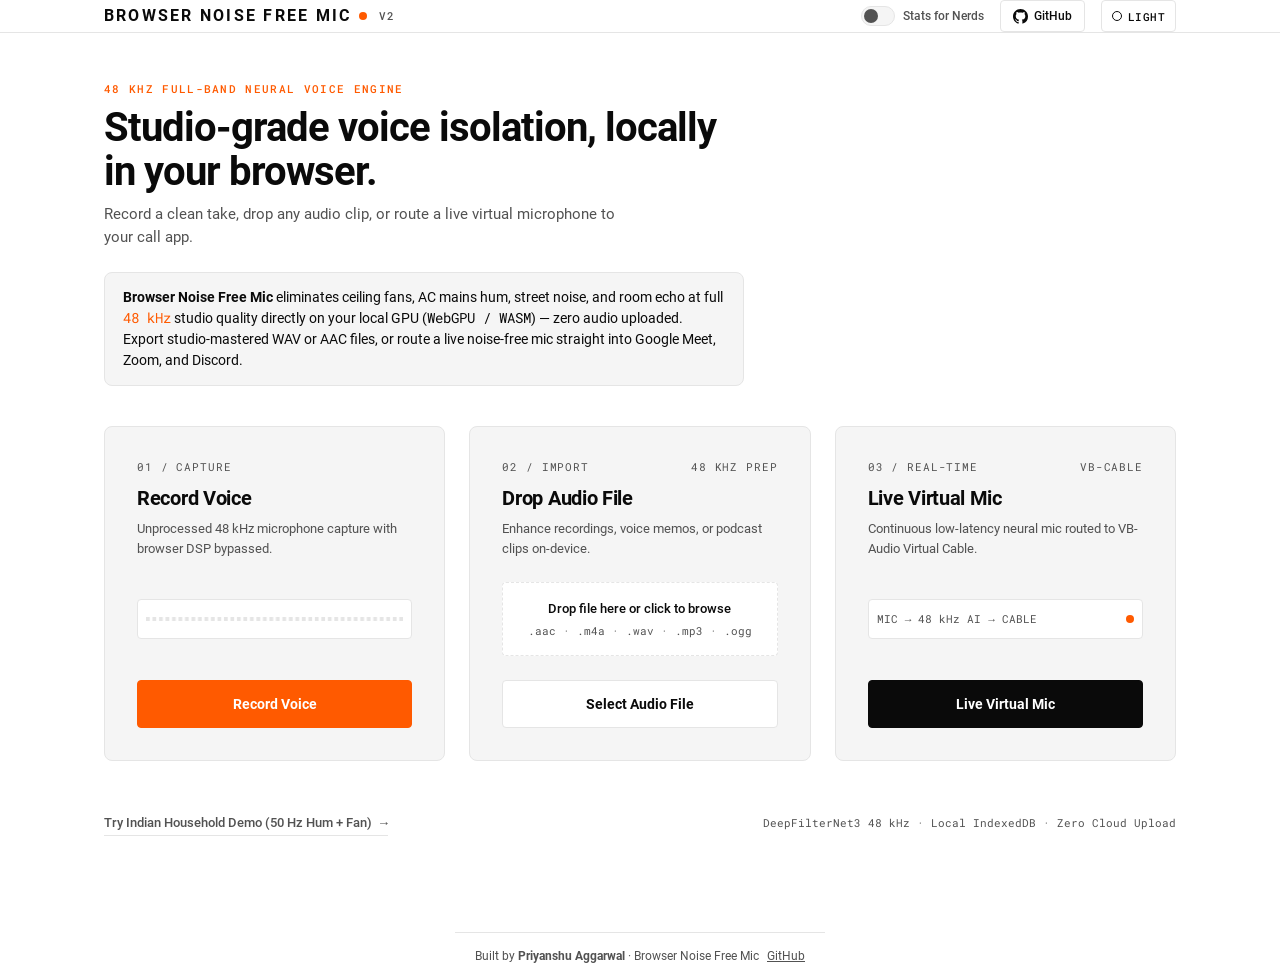
==== commit b61e93a4: "Rename app to Browser Noise Free Mic (v2.0.0) and remove Neon branding" ====
--- a/web/input.html
+++ b/web/input.html
@@ -4,6 +4,34 @@
   <meta charset="UTF-8" />
   <meta name="viewport" content="width=device-width, initial-scale=1.0" />
   <title>Browser Noise Free Mic — Capture &amp; Intake</title>
+  <meta name="description" content="Browser Noise Free Mic — Free, real-time 48 kHz AI noise cancellation and virtual microphone running 100% locally in Chrome and Edge via WebGPU/WASM and AudioWorklet. Remove ceiling fan, 50 Hz hum, and background noise on Zoom, Google Meet, Discord, and OBS." />
+  <meta name="keywords" content="Browser Noise Free Mic, browser noise cancellation, free virtual microphone, AI noise suppression browser, WebGPU audio denoiser, remove fan noise Zoom Meet Discord, VB-Cable virtual mic" />
+  <meta name="robots" content="index, follow" />
+  <link rel="canonical" href="https://browser-noise-free-mic-web.vercel.app/input.html" />
+  <meta property="og:type" content="website" />
+  <meta property="og:title" content="Browser Noise Free Mic — Real-Time 48 kHz AI Noise Cancellation in the Browser" />
+  <meta property="og:description" content="Free, privacy-first real-time AI microphone denoiser running 100% locally in your browser with WebGPU/WASM, Echo Guard, and 1-click Virtual Cable setup for Zoom, Meet, Discord, and OBS." />
+  <meta property="og:url" content="https://browser-noise-free-mic-web.vercel.app/input.html" />
+  <meta name="twitter:card" content="summary_large_image" />
+  <meta name="twitter:title" content="Browser Noise Free Mic" />
+  <meta name="twitter:description" content="Real-time 48 kHz AI noise cancellation running 100% locally in your browser. Free & open-source." />
+  <script type="application/ld+json">
+  {
+    "@context": "https://schema.org",
+    "@type": "SoftwareApplication",
+    "name": "Browser Noise Free Mic",
+    "applicationCategory": "MultimediaApplication",
+    "operatingSystem": "Web Browser (Chrome, Edge), Windows",
+    "url": "https://browser-noise-free-mic-web.vercel.app/input.html",
+    "sameAs": "https://github.com/INFINITY-MAN/Browser-Noise-Free-Mic",
+    "description": "Free, privacy-first real-time 48 kHz AI microphone noise cancellation and virtual mic running 100% locally in the browser using ONNX Runtime Web (WebGPU/WASM) and AudioWorklet.",
+    "offers": {
+      "@type": "Offer",
+      "price": "0",
+      "priceCurrency": "USD"
+    }
+  }
+  </script>
   <meta name="theme-color" content="#0A0A0A" />
   <link rel="icon" type="image/svg+xml" href="./icon.svg" />
   <link rel="manifest" href="./manifest.json" />
@@ -139,6 +167,11 @@
       </section>
     </div>
   </main>
+  <footer style="max-width:960px;margin:32px auto 16px;padding:14px 20px;border-top:1px solid var(--border,#e5e5e5);display:flex;flex-wrap:wrap;justify-content:space-between;align-items:center;gap:8px;font-size:12px;color:var(--text-muted,#525252);">
+    <span>Built by <strong>Priyanshu Aggarwal</strong> &middot; Browser Noise Free Mic</span>
+    <a href="https://github.com/INFINITY-MAN/Browser-Noise-Free-Mic" target="_blank" rel="noopener noreferrer" style="color:inherit;text-decoration:underline;">GitHub</a>
+  </footer>
+
 
   <div id="toast" class="toast" role="status" aria-live="polite"></div>
 
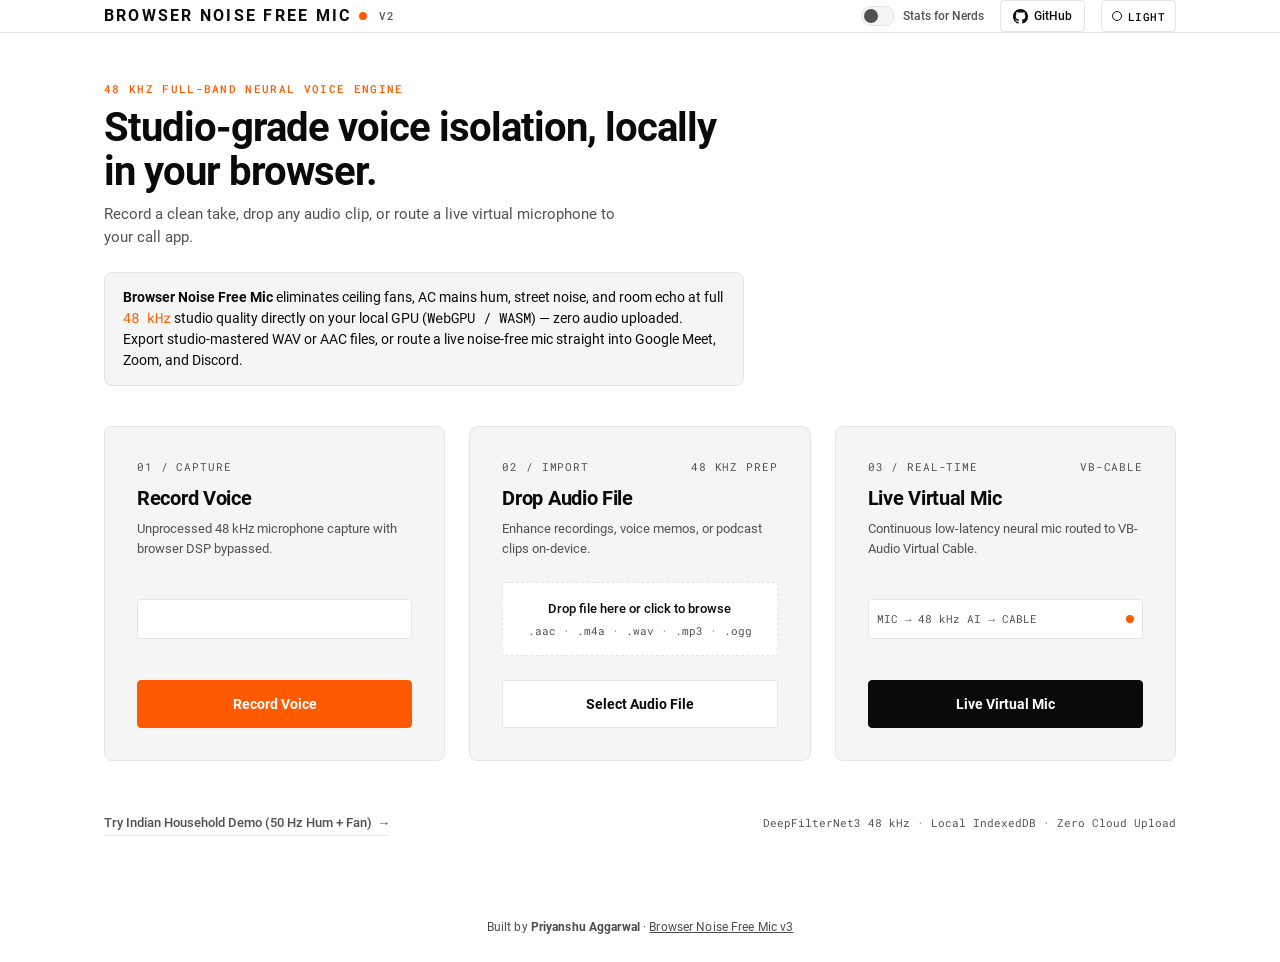
==== commit 2e39de5b: "Release v3.0.0: real WebGPU/WASM ONNX in File & Live modes, browser-only cleanup, XSS fixes & honest" ====
--- a/web/input.html
+++ b/web/input.html
@@ -42,6 +42,9 @@
       if (saved === 'dark') document.documentElement.setAttribute('data-theme', 'dark');
     })();
   </script>
+  <script src="./uiCommon.js" defer></script>
+  <script src="./audioCodec.js" defer></script>
+  <script src="./audioEngine.js" defer></script>
 </head>
 <body>
   <header class="topbar">
@@ -167,11 +170,6 @@
       </section>
     </div>
   </main>
-  <footer style="max-width:960px;margin:32px auto 16px;padding:14px 20px;border-top:1px solid var(--border,#e5e5e5);display:flex;flex-wrap:wrap;justify-content:space-between;align-items:center;gap:8px;font-size:12px;color:var(--text-muted,#525252);">
-    <span>Built by <strong>Priyanshu Aggarwal</strong> &middot; Browser Noise Free Mic</span>
-    <a href="https://github.com/INFINITY-MAN/Browser-Noise-Free-Mic" target="_blank" rel="noopener noreferrer" style="color:inherit;text-decoration:underline;">GitHub</a>
-  </footer>
-
 
   <div id="toast" class="toast" role="status" aria-live="polite"></div>
 
@@ -201,70 +199,11 @@
     const STORE_TAKES = 'takes';
     const STORE_STATE = 'session';
 
-    function openLocalDB() {
-      return new Promise((resolve, reject) => {
-        const req = indexedDB.open(DB_NAME, DB_VERSION);
-        req.onupgradeneeded = (e) => {
-          const db = e.target.result;
-          if (!db.objectStoreNames.contains(STORE_TAKES)) {
-            db.createObjectStore(STORE_TAKES, { keyPath: 'id' });
-          }
-          if (!db.objectStoreNames.contains(STORE_STATE)) {
-            db.createObjectStore(STORE_STATE, { keyPath: 'key' });
-          }
-        };
-        req.onsuccess = () => resolve(req.result);
-        req.onerror = () => reject(req.error);
-      });
-    }
-
-    async function saveTakeToDB(take) {
-      if (externalStore && typeof externalStore.saveTake === 'function') {
-        try {
-          const res = await externalStore.saveTake(take);
-          if (res) return res;
-        } catch {}
-      }
-      const db = await openLocalDB();
-      await new Promise((resolve, reject) => {
-        const tx = db.transaction([STORE_TAKES, STORE_STATE], 'readwrite');
-        tx.objectStore(STORE_TAKES).put(take);
-        tx.objectStore(STORE_STATE).put({ key: 'activeTakeId', value: take.id });
-        tx.objectStore(STORE_STATE).put({ key: 'mode', value: 'file' });
-        tx.oncomplete = resolve;
-        tx.onerror = () => reject(tx.error);
-      });
-      // Trim to most recent 5 takes
-      const all = await getRecentTakesFromDB();
-      if (all.length > 5) {
-        const tx = db.transaction(STORE_TAKES, 'readwrite');
-        all.slice(5).forEach((old) => tx.objectStore(STORE_TAKES).delete(old.id));
-      }
-      return take.id;
-    }
-
-    async function getRecentTakesFromDB() {
-      if (externalStore && typeof externalStore.getRecentTakes === 'function') {
-        try {
-          const items = await externalStore.getRecentTakes(5);
-          if (Array.isArray(items)) return items.slice(0, 5);
-        } catch {}
-      }
-      try {
-        const db = await openLocalDB();
-        return await new Promise((resolve) => {
-          const tx = db.transaction(STORE_TAKES, 'readonly');
-          const req = tx.objectStore(STORE_TAKES).getAll();
-          req.onsuccess = () => {
-            const list = (req.result || []).sort((a, b) => (b.createdAt || 0) - (a.createdAt || 0));
-            resolve(list.slice(0, 5));
-          };
-          req.onerror = () => resolve([]);
-        });
-      } catch {
-        return [];
-      }
-    }
+    const openLocalDB = () => window.BNFMUI.openLocalDB();
+
+    const saveTakeToDB = (take) => window.BNFMUI.saveTake(take, externalStore);
+
+    const getRecentTakesFromDB = () => window.BNFMUI.getRecentTakes(5, externalStore);
 
     async function setSessionMode(mode) {
       sessionStorage.setItem('bnfm_mode', mode);
@@ -292,17 +231,9 @@
     const toastEl = document.getElementById('toast');
 
     let toastTimer = null;
-    function showToast(msg) {
-      toastEl.textContent = msg;
-      toastEl.classList.add('is-visible');
-      clearTimeout(toastTimer);
-      toastTimer = setTimeout(() => toastEl.classList.remove('is-visible'), 2600);
-    }
-
-    function syncThemeUI() {
-      const isDark = document.documentElement.getAttribute('data-theme') === 'dark';
-      themeLabel.textContent = isDark ? 'Dark' : 'Light';
-    }
+    const showToast = (msg) => window.BNFMUI.showToast(toastEl, msg);
+
+    const syncThemeUI = () => window.BNFMUI.syncThemeUI(document.documentElement.getAttribute("data-theme") || "light", themeBtn);
     syncThemeUI();
 
     btnTheme.addEventListener('click', () => {
@@ -647,10 +578,7 @@
     const recentList = document.getElementById('recent-takes-list');
     const recentCount = document.getElementById('recent-count');
 
-    function formatDur(sec) {
-      const s = Math.max(0, Math.round(sec || 0));
-      return `${Math.floor(s / 60)}:${String(s % 60).padStart(2, '0')}`;
-    }
+    const formatDur = (sec) => window.BNFMUI.formatDur(sec);
 
     async function renderRecentTakes() {
       const takes = await getRecentTakesFromDB();
@@ -660,7 +588,8 @@
       }
       recentSection.classList.remove('hidden');
       recentCount.textContent = `${takes.length} / 5`;
-      recentList.innerHTML = '';
+      if (window.BNFMUI) window.BNFMUI.clearElement(recentList);
+      else while (recentList.firstChild) recentList.removeChild(recentList.firstChild);
 
       takes.forEach((take) => {
         const btn = document.createElement('button');
@@ -668,14 +597,19 @@
         btn.className = 'recent-item';
         const d = new Date(take.createdAt || Date.now());
         const timeStr = d.toLocaleTimeString([], { hour: '2-digit', minute: '2-digit' });
-        btn.innerHTML = `
-          <span class="recent-name"></span>
-          <span class="recent-meta">
-            <span>${formatDur(take.duration)} · 48 kHz</span>
-            <span>${timeStr}</span>
-          </span>
-        `;
-        btn.querySelector('.recent-name').textContent = take.name || 'Untitled Take';
+        const nameSpan = document.createElement('span');
+        nameSpan.className = 'recent-name';
+        nameSpan.textContent = take.name || 'Untitled Take';
+        const metaSpan = document.createElement('span');
+        metaSpan.className = 'recent-meta';
+        const durSpan = document.createElement('span');
+        durSpan.textContent = `${formatDur(take.duration)} · 48 kHz`;
+        const tsSpan = document.createElement('span');
+        tsSpan.textContent = timeStr;
+        metaSpan.appendChild(durSpan);
+        metaSpan.appendChild(tsSpan);
+        btn.appendChild(nameSpan);
+        btn.appendChild(metaSpan);
         btn.addEventListener('click', () => {
           const target = take.enhancedPcm ? 'output.html' : 'processing.html';
           window.location.href = `${target}?mode=file&take=${encodeURIComponent(take.id)}`;
@@ -686,5 +620,6 @@
 
     renderRecentTakes();
   </script>
+  <footer class="bnfm-author-footer" style="text-align:center;padding:18px 16px 26px;font-size:12px;opacity:0.72;letter-spacing:0.01em;">Built by <strong>Priyanshu Aggarwal</strong> &middot; <a href="https://github.com/INFINITY-MAN/Browser-Noise-Free-Mic" target="_blank" rel="noopener noreferrer" style="color:inherit;text-decoration:underline;">Browser Noise Free Mic v3</a></footer>
 </body>
 </html>
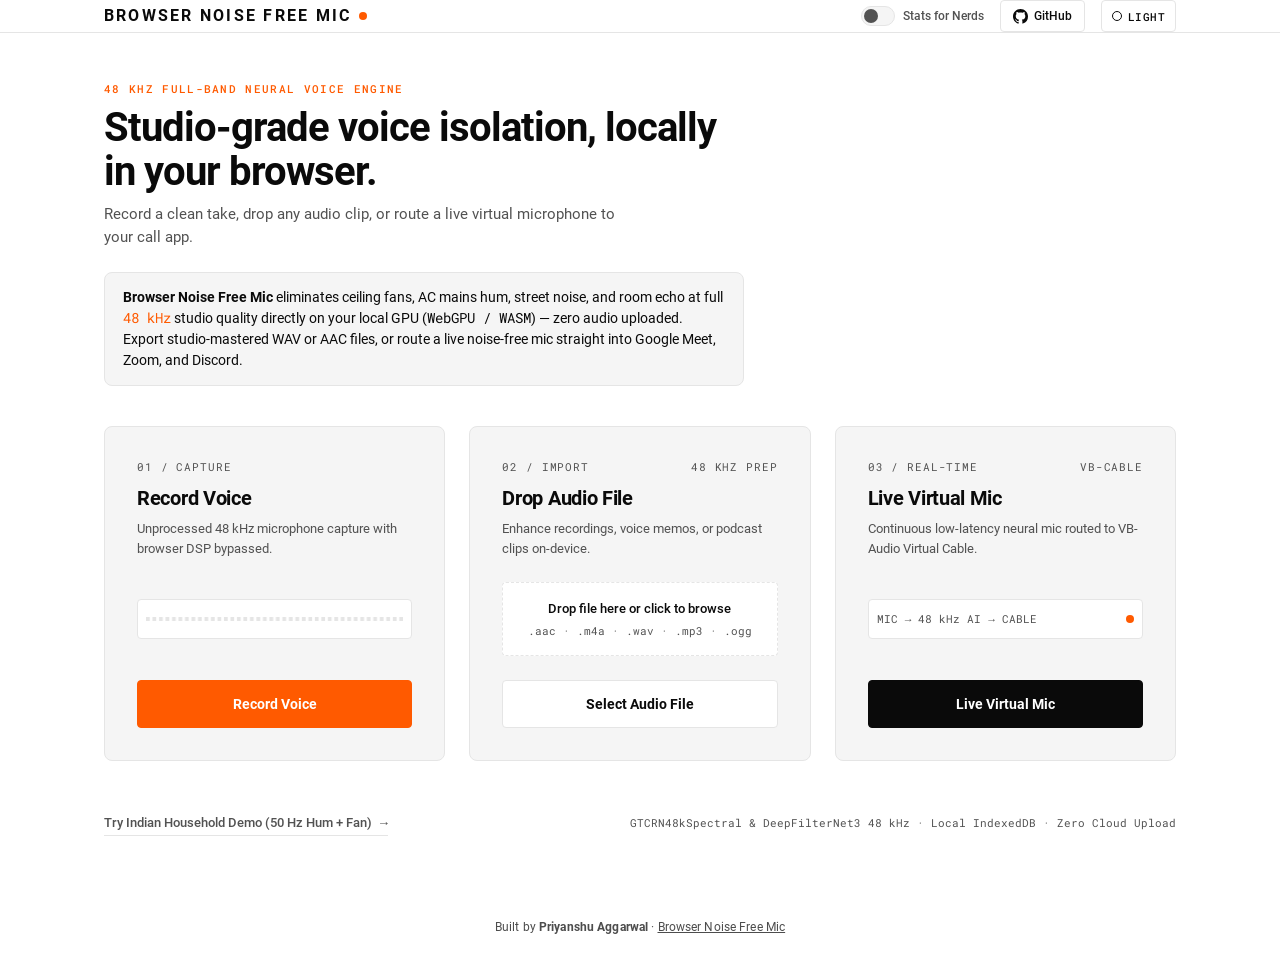
==== commit be498ce6: "Browser Noise Free Mic — 48 kHz client-side neural denoiser" ====
--- a/web/input.html
+++ b/web/input.html
@@ -42,6 +42,7 @@
       if (saved === 'dark') document.documentElement.setAttribute('data-theme', 'dark');
     })();
   </script>
+  <script src="./appStore.js" defer></script>
   <script src="./uiCommon.js" defer></script>
   <script src="./audioCodec.js" defer></script>
   <script src="./audioEngine.js" defer></script>
@@ -52,7 +53,6 @@
       <a href="input.html" class="brand" aria-label="Browser Noise Free Mic Home">
         <span>Browser Noise Free Mic</span>
         <span class="brand-dot" aria-hidden="true"></span>
-        <span class="brand-sub">V2</span>
       </a>
 
       <div class="topbar-controls">
@@ -157,7 +157,7 @@
           <span>Try Indian Household Demo (50 Hz Hum + Fan)</span>
           <span class="mono" aria-hidden="true">&rarr;</span>
         </button>
-        <span class="spec-footnote">DeepFilterNet3 48 kHz · Local IndexedDB · Zero Cloud Upload</span>
+        <span class="spec-footnote">GTCRN48kSpectral &amp; DeepFilterNet3 48 kHz · Local IndexedDB · Zero Cloud Upload</span>
       </div>
 
       <!-- Compact Local Recent Takes Strip (hidden when empty) -->
@@ -188,7 +188,7 @@
       loadModule('./audioEngine.js?v=2.2')
     ]);
 
-    const externalStore = storeMod?.default || storeMod?.appStore || storeMod || window.BNFMStore || null;
+    const externalStore = window.BNFMStore || storeMod?.default || storeMod?.appStore || null;
     const externalEngine = window.BNFMAudioEngine || engineMod?.default || engineMod?.audioEngine || window.AudioEngine || null;
 
     // ------------------------------------------------------------------
@@ -233,7 +233,7 @@
     let toastTimer = null;
     const showToast = (msg) => window.BNFMUI.showToast(toastEl, msg);
 
-    const syncThemeUI = () => window.BNFMUI.syncThemeUI(document.documentElement.getAttribute("data-theme") || "light", themeBtn);
+    const syncThemeUI = () => { if (themeLabel) themeLabel.textContent = document.documentElement.getAttribute("data-theme") === "dark" ? "Dark" : "Light"; };
     syncThemeUI();
 
     btnTheme.addEventListener('click', () => {
@@ -620,6 +620,6 @@
 
     renderRecentTakes();
   </script>
-  <footer class="bnfm-author-footer" style="text-align:center;padding:18px 16px 26px;font-size:12px;opacity:0.72;letter-spacing:0.01em;">Built by <strong>Priyanshu Aggarwal</strong> &middot; <a href="https://github.com/INFINITY-MAN/Browser-Noise-Free-Mic" target="_blank" rel="noopener noreferrer" style="color:inherit;text-decoration:underline;">Browser Noise Free Mic v3</a></footer>
+  <footer class="bnfm-author-footer" style="text-align:center;padding:18px 16px 26px;font-size:12px;opacity:0.72;letter-spacing:0.01em;">Built by <strong>Priyanshu Aggarwal</strong> &middot; <a href="https://github.com/INFINITY-MAN/Browser-Noise-Free-Mic" target="_blank" rel="noopener noreferrer" style="color:inherit;text-decoration:underline;">Browser Noise Free Mic</a></footer>
 </body>
 </html>
